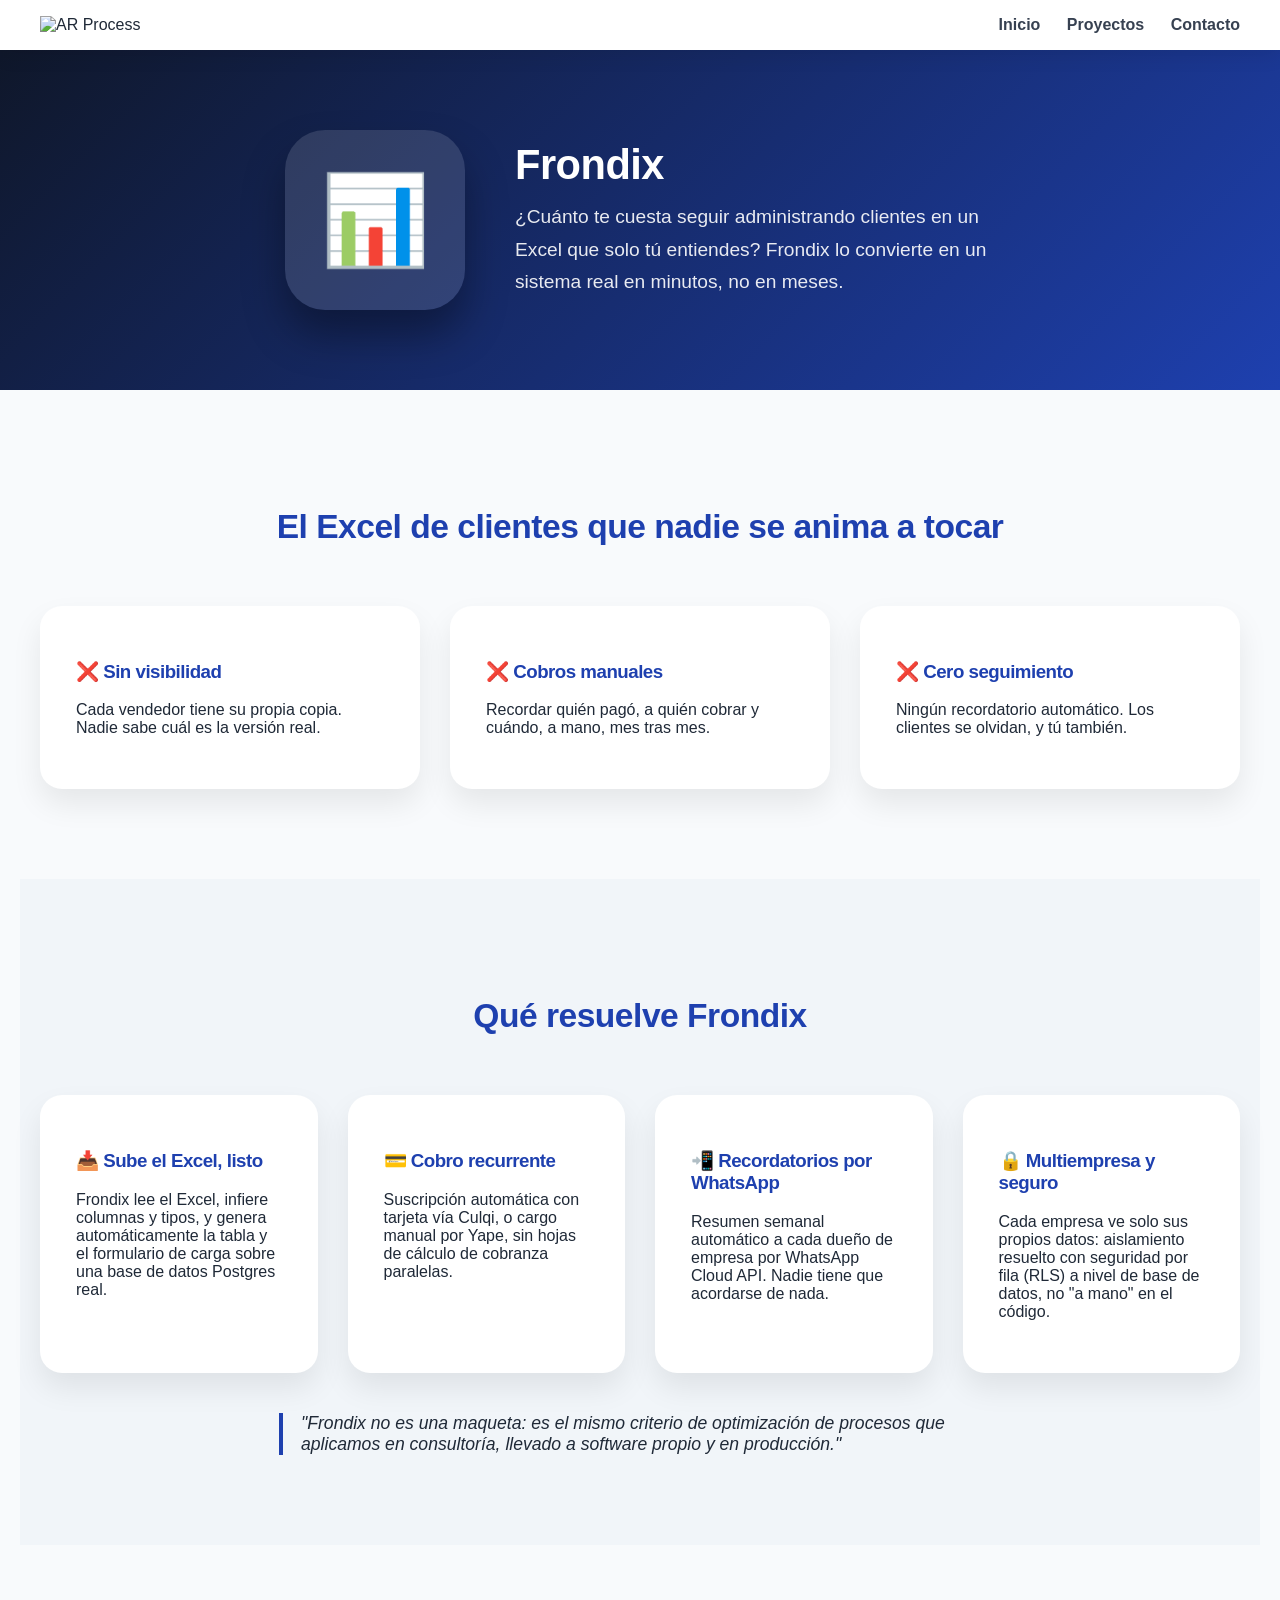
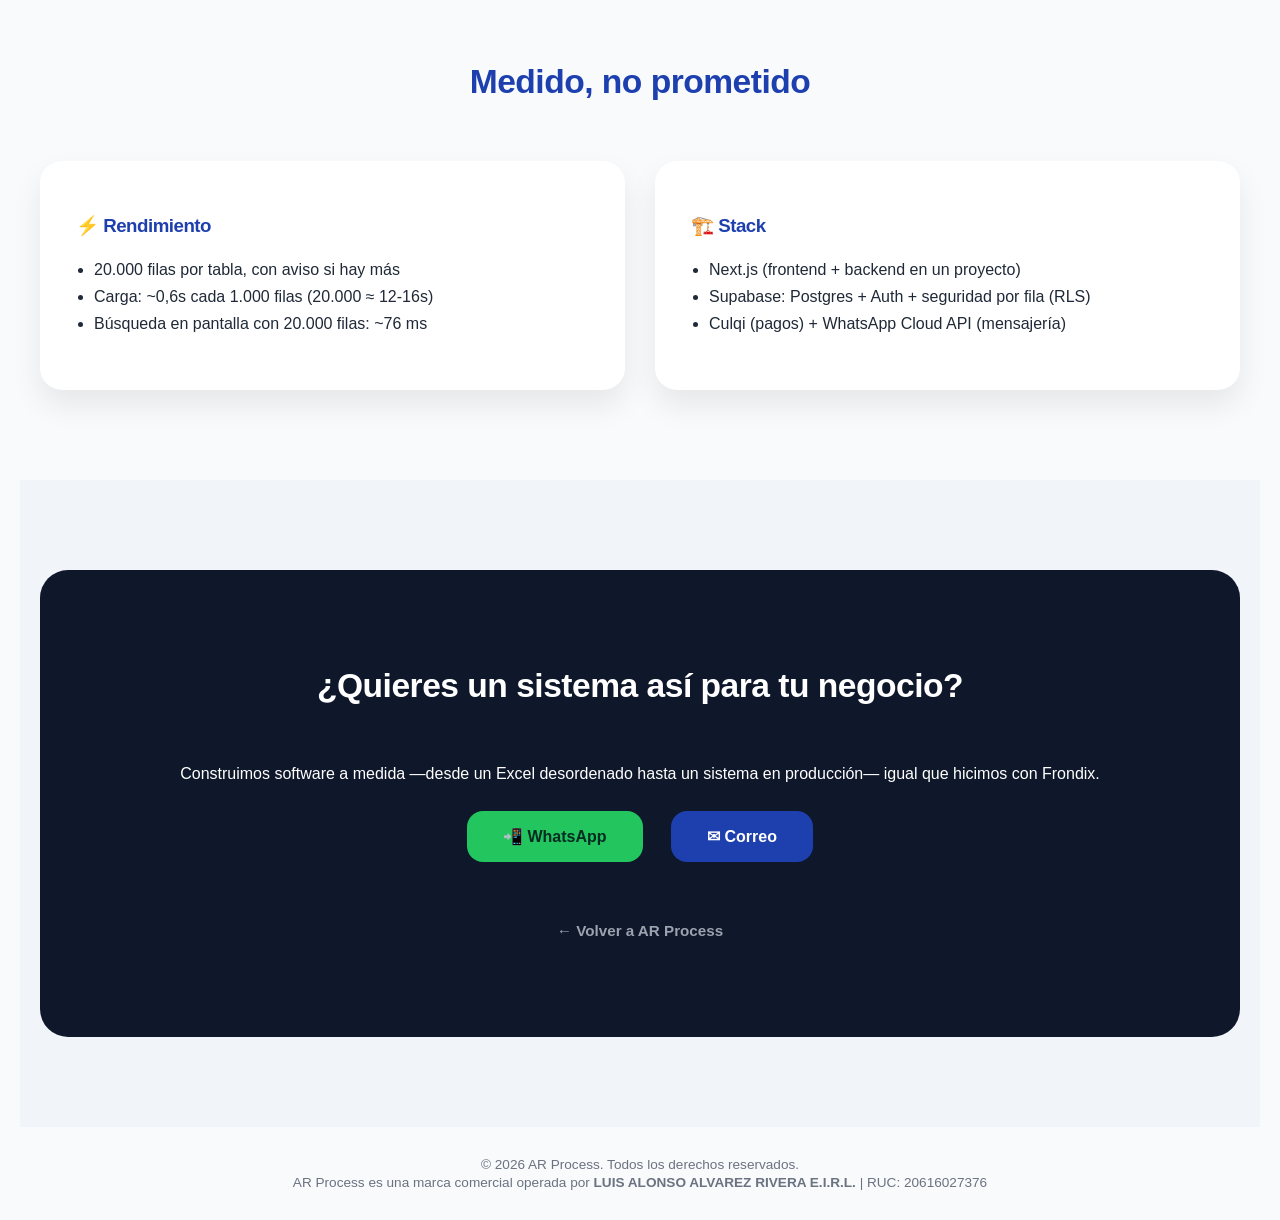
==== frondix.html @ d009fd3a "Agrega caso Frondix y skills de Power Automate Suma Frondix como carta de presentacion de software p" ====
<!DOCTYPE html>
<html lang="es-PE">
<head>
<meta charset="UTF-8">
<meta name="viewport" content="width=device-width, initial-scale=1.0">
<title>Frondix | AR Process</title>
<meta name="description" content="Frondix: de un Excel desordenado a un sistema de clientes con cobro recurrente (Culqi) y recordatorios automáticos por WhatsApp. Caso de software propio de AR Process.">
<style>
body{
    margin:0;
    font-family:'Segoe UI',Tahoma,sans-serif;
    background:#f8fafc;
    color:#1f2937;
}
section{
    max-width:1200px;
    margin:auto;
    padding:90px 20px;
}
h1,h2,h3{letter-spacing:-0.5px}

nav{
    position:sticky;
    top:0;
    z-index:1000;
    background:white;
    box-shadow:0 6px 20px rgba(0,0,0,.08);
}
.nav-container{
    max-width:1200px;
    margin:auto;
    padding:16px 20px;
    display:flex;
    justify-content:space-between;
    align-items:center;
}
.nav-logo img{height:48px;}
.nav-links a{
    margin-left:22px;
    text-decoration:none;
    font-weight:600;
    color:#374151;
}
.nav-links a:hover{color:#1e40af}

header{
    background:linear-gradient(135deg,#0f172a,#1e40af);
    color:white;
    padding:80px 20px;
}
.header-flex{
    display:flex;
    align-items:center;
    justify-content:center;
    gap:50px;
    max-width:900px;
    margin:auto;
    flex-wrap:wrap;
}
.header-icon{
    width:180px;
    height:180px;
    border-radius:40px;
    box-shadow:0 25px 40px rgba(0,0,0,.35);
    flex-shrink:0;
    background:rgba(255,255,255,.12);
    display:flex;
    align-items:center;
    justify-content:center;
    font-size:5.5rem;
}
.header-text{text-align:left;max-width:480px;}
header h1{font-size:2.6rem;margin:0 0 12px;}
header p{font-size:1.2rem;opacity:.9;line-height:1.7;margin:0;}

@media(max-width:700px){
    .header-flex{flex-direction:column;text-align:center;}
    .header-text{text-align:center;max-width:100%;}
}

h2{
    text-align:center;
    margin-bottom:60px;
    font-size:2.1rem;
    color:#1e40af;
}
.grid{
    display:grid;
    grid-template-columns:repeat(auto-fit,minmax(260px,1fr));
    gap:30px;
}
.card{
    background:white;
    padding:36px;
    border-radius:22px;
    box-shadow:0 15px 30px rgba(0,0,0,.08);
}
.card h3{color:#1e40af}
.card ul{padding-left:18px;line-height:1.7;}
blockquote{
    max-width:700px;
    margin:40px auto 0;
    padding-left:18px;
    border-left:4px solid #1e40af;
    font-style:italic;
    font-size:1.1rem;
}
.alt{background:#f1f5f9}

.contact{
    background:#0f172a;
    color:white;
    padding:70px 30px;
    border-radius:28px;
    text-align:center;
}
.contact a{
    display:inline-block;
    margin:12px;
    padding:16px 36px;
    border-radius:16px;
    font-weight:800;
    text-decoration:none;
}
.whatsapp{background:#22c55e;color:#022c22}
.email{background:#1e40af;color:white}
.back-link{color:#9ca3af;text-decoration:none;font-size:.95rem;}
.back-link:hover{color:white;}

footer{
    text-align:center;
    padding:30px;
    color:#6b7280;
    font-size:.85rem;
}
</style>
</head>
<body>

<nav>
<div class="nav-container">
<div class="nav-logo">
    <img src="https://i.ibb.co/mrPbpfQg/logo-final.png" alt="AR Process">
</div>
<div class="nav-links">
<a href="index.html">Inicio</a>
<a href="index.html#apps">Proyectos</a>
<a href="index.html#contacto">Contacto</a>
</div>
</div>
</nav>

<!-- ATENCIÓN: miedo/preocupación + dato duro + curiosidad -->
<header>
<div class="header-flex">
<div class="header-icon">📊</div>
<div class="header-text">
<h1>Frondix</h1>
<p>¿Cuánto te cuesta seguir administrando clientes en un Excel que solo tú entiendes? Frondix lo convierte en un sistema real en minutos, no en meses.</p>
</div>
</div>
</header>

<!-- PROBLEMA (atención) -->
<section>
<h2>El Excel de clientes que nadie se anima a tocar</h2>
<div class="grid">
<div class="card">
<h3>❌ Sin visibilidad</h3>
<p>Cada vendedor tiene su propia copia. Nadie sabe cuál es la versión real.</p>
</div>
<div class="card">
<h3>❌ Cobros manuales</h3>
<p>Recordar quién pagó, a quién cobrar y cuándo, a mano, mes tras mes.</p>
</div>
<div class="card">
<h3>❌ Cero seguimiento</h3>
<p>Ningún recordatorio automático. Los clientes se olvidan, y tú también.</p>
</div>
</div>
</section>

<!-- VENTA: qué hace (AIDA/beneficios) -->
<section class="alt">
<h2>Qué resuelve Frondix</h2>
<div class="grid">
<div class="card">
<h3>📥 Sube el Excel, listo</h3>
<p>Frondix lee el Excel, infiere columnas y tipos, y genera automáticamente la tabla y el formulario de carga sobre una base de datos Postgres real.</p>
</div>
<div class="card">
<h3>💳 Cobro recurrente</h3>
<p>Suscripción automática con tarjeta vía Culqi, o cargo manual por Yape, sin hojas de cálculo de cobranza paralelas.</p>
</div>
<div class="card">
<h3>📲 Recordatorios por WhatsApp</h3>
<p>Resumen semanal automático a cada dueño de empresa por WhatsApp Cloud API. Nadie tiene que acordarse de nada.</p>
</div>
<div class="card">
<h3>🔒 Multiempresa y seguro</h3>
<p>Cada empresa ve solo sus propios datos: aislamiento resuelto con seguridad por fila (RLS) a nivel de base de datos, no "a mano" en el código.</p>
</div>
</div>

<blockquote>
"Frondix no es una maqueta: es el mismo criterio de optimización de procesos que aplicamos en consultoría, llevado a software propio y en producción."
</blockquote>
</section>

<!-- CREACIÓN / PRUEBA: datos duros medidos -->
<section>
<h2>Medido, no prometido</h2>
<div class="grid">
<div class="card">
<h3>⚡ Rendimiento</h3>
<ul>
<li>20.000 filas por tabla, con aviso si hay más</li>
<li>Carga: ~0,6s cada 1.000 filas (20.000 ≈ 12-16s)</li>
<li>Búsqueda en pantalla con 20.000 filas: ~76 ms</li>
</ul>
</div>
<div class="card">
<h3>🏗️ Stack</h3>
<ul>
<li>Next.js (frontend + backend en un proyecto)</li>
<li>Supabase: Postgres + Auth + seguridad por fila (RLS)</li>
<li>Culqi (pagos) + WhatsApp Cloud API (mensajería)</li>
</ul>
</div>
</div>
</section>

<section class="alt">
<div class="contact">
<h2 style="color:white;">¿Quieres un sistema así para tu negocio?</h2>
<p>Construimos software a medida —desde un Excel desordenado hasta un sistema en producción— igual que hicimos con Frondix.</p>
<a class="whatsapp" href="https://wa.me/51925537270">📲 WhatsApp</a>
<a class="email" href="mailto:lalvarezr@arprocessperu.com">✉ Correo</a>
<div style="margin-top:20px;">
<a class="back-link" href="index.html">← Volver a AR Process</a>
</div>
</div>
</section>

<footer>
  <p style="margin: 0 0 3px 0;">© 2026 AR Process. Todos los derechos reservados.</p>
  <p style="margin: 0;">
    AR Process es una marca comercial operada por <strong style="color: #6b7280;">LUIS ALONSO ALVAREZ RIVERA E.I.R.L.</strong> | RUC: 20616027376
  </p>
</footer>

</body>
</html>
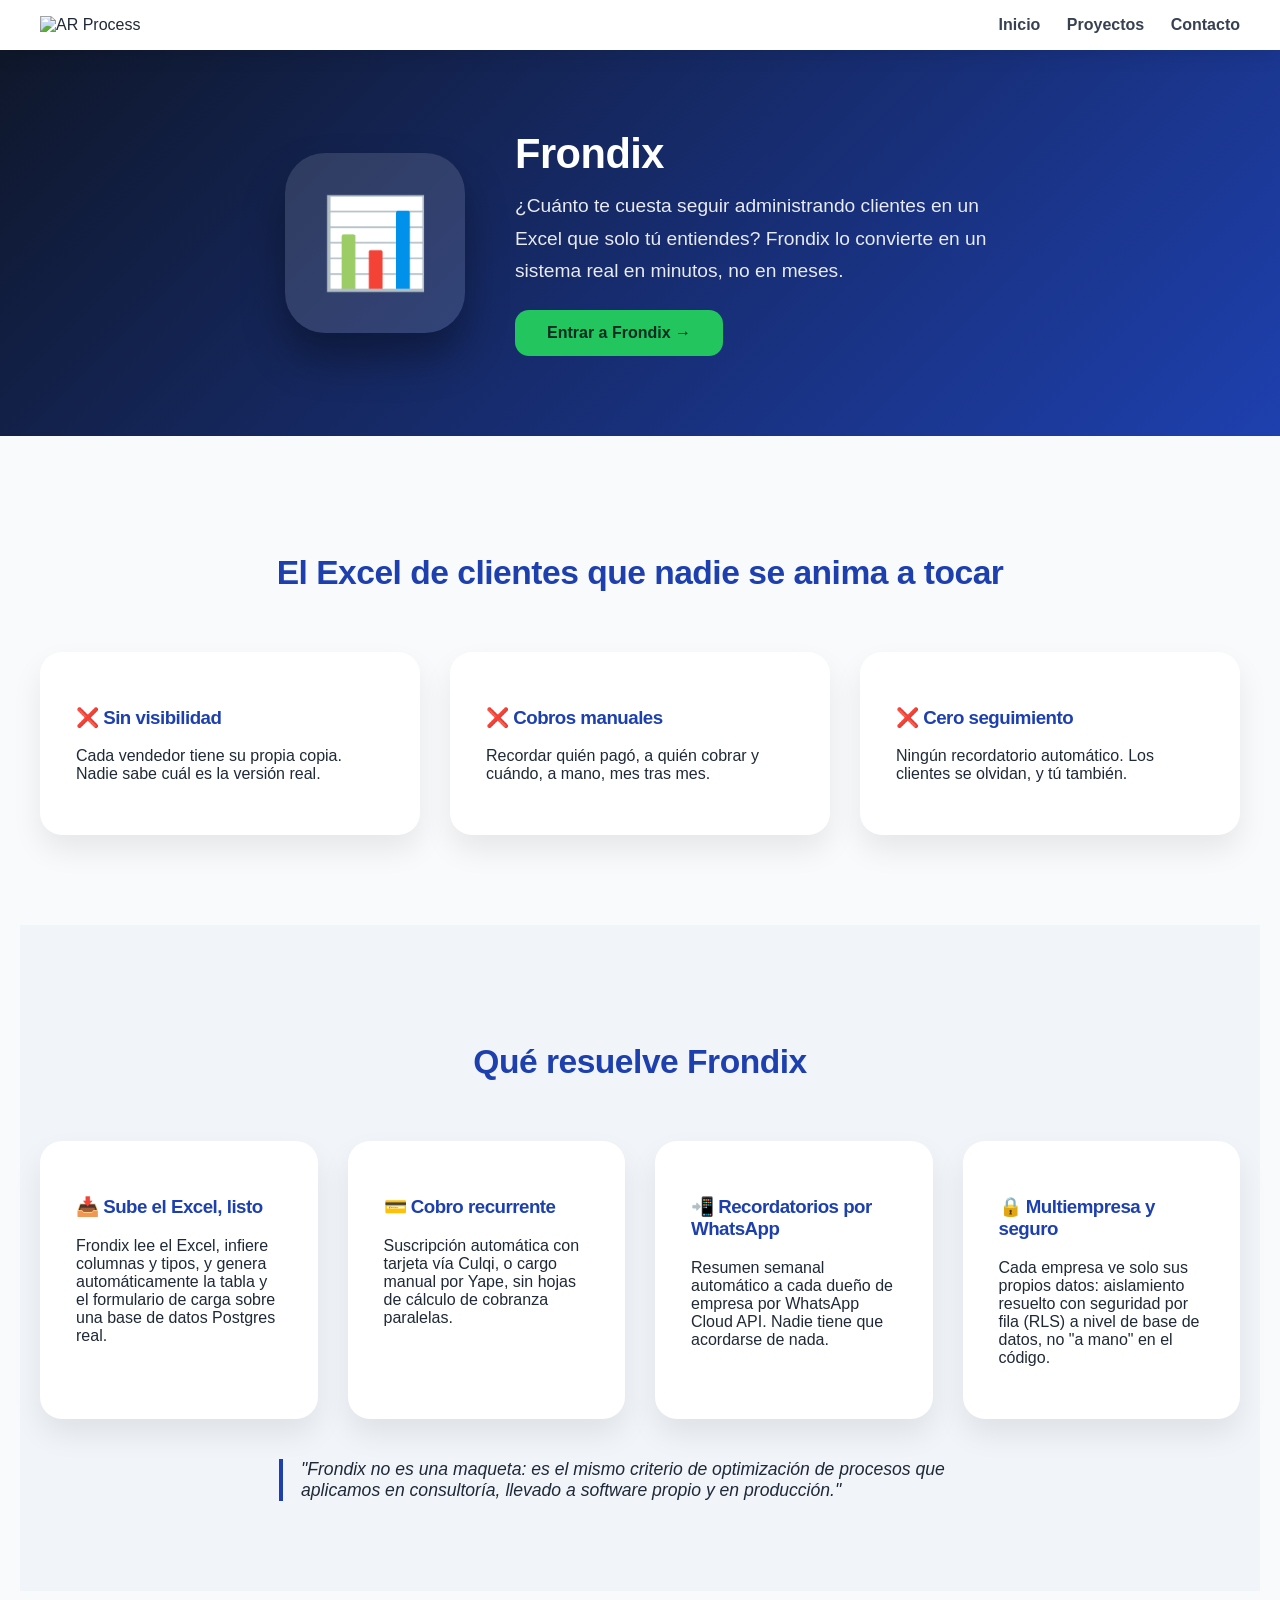
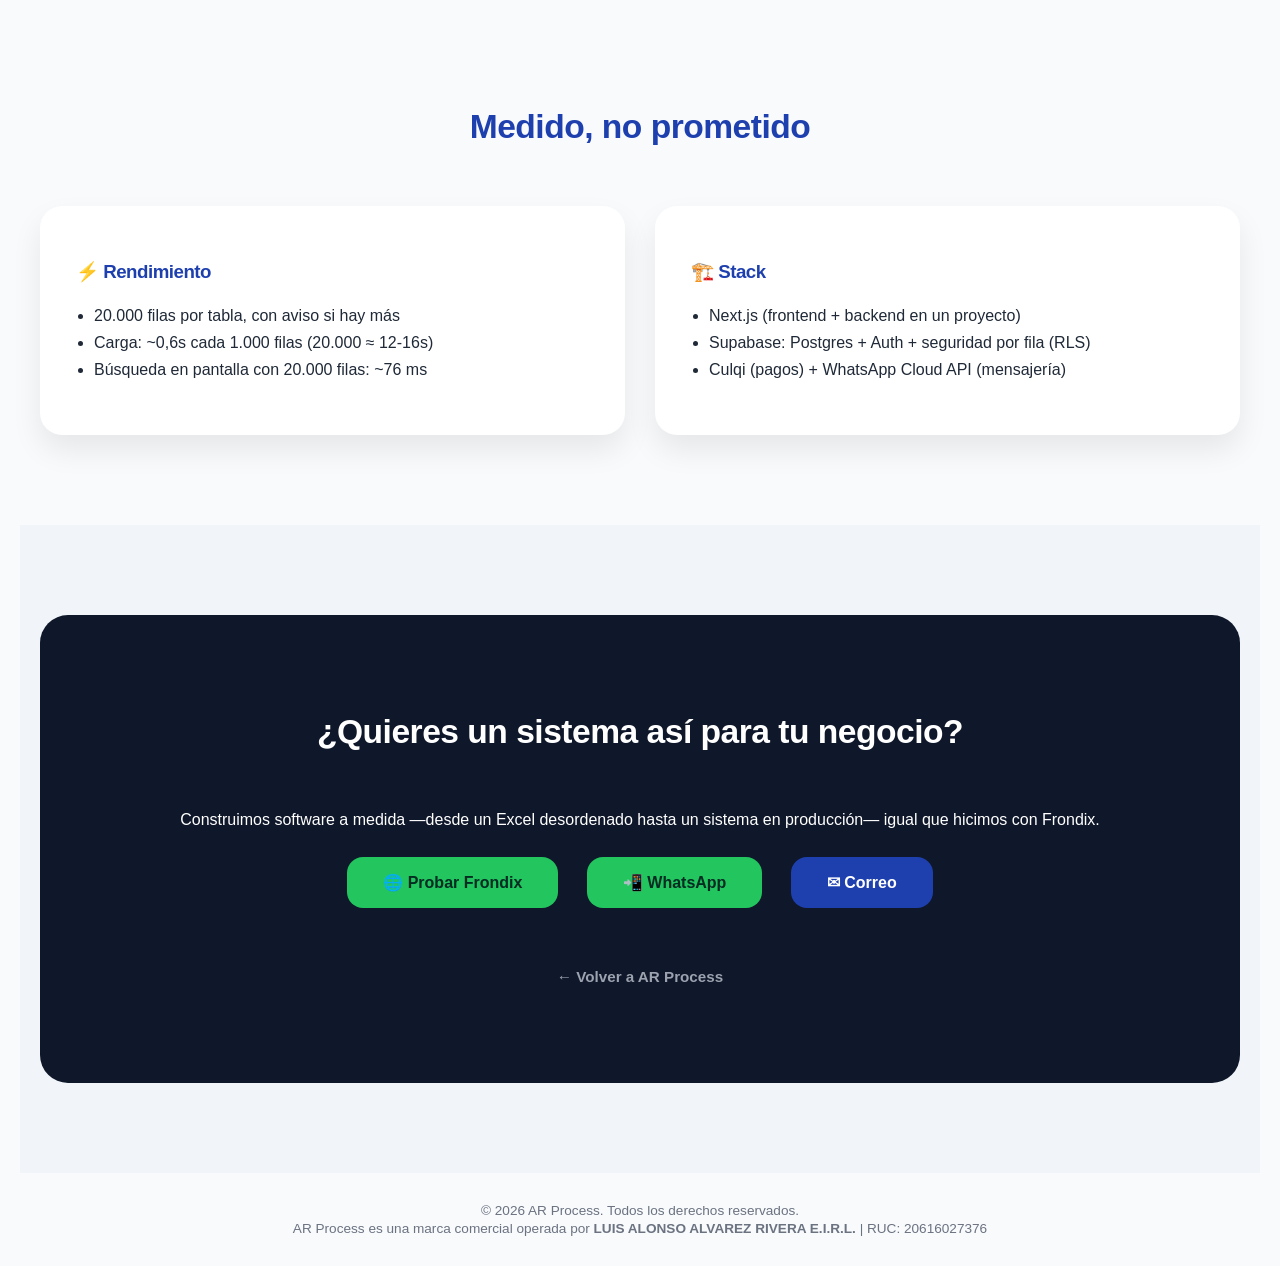
==== commit 19f0a488: "Enlaza frondix.com desde el detalle de Frondix Co-Authored-By: Claude Sonnet 5 <noreply@anthropic.co" ====
--- a/frondix.html
+++ b/frondix.html
@@ -157,6 +157,7 @@
 <div class="header-text">
 <h1>Frondix</h1>
 <p>¿Cuánto te cuesta seguir administrando clientes en un Excel que solo tú entiendes? Frondix lo convierte en un sistema real en minutos, no en meses.</p>
+<a href="https://www.frondix.com/" target="_blank" rel="noopener" style="display:inline-block;margin-top:22px;background:#22c55e;color:#022c22;padding:14px 32px;border-radius:14px;font-weight:800;text-decoration:none;">Entrar a Frondix →</a>
 </div>
 </div>
 </header>
@@ -234,6 +235,7 @@
 <div class="contact">
 <h2 style="color:white;">¿Quieres un sistema así para tu negocio?</h2>
 <p>Construimos software a medida —desde un Excel desordenado hasta un sistema en producción— igual que hicimos con Frondix.</p>
+<a class="whatsapp" href="https://www.frondix.com/" target="_blank" rel="noopener">🌐 Probar Frondix</a>
 <a class="whatsapp" href="https://wa.me/51925537270">📲 WhatsApp</a>
 <a class="email" href="mailto:lalvarezr@arprocessperu.com">✉ Correo</a>
 <div style="margin-top:20px;">
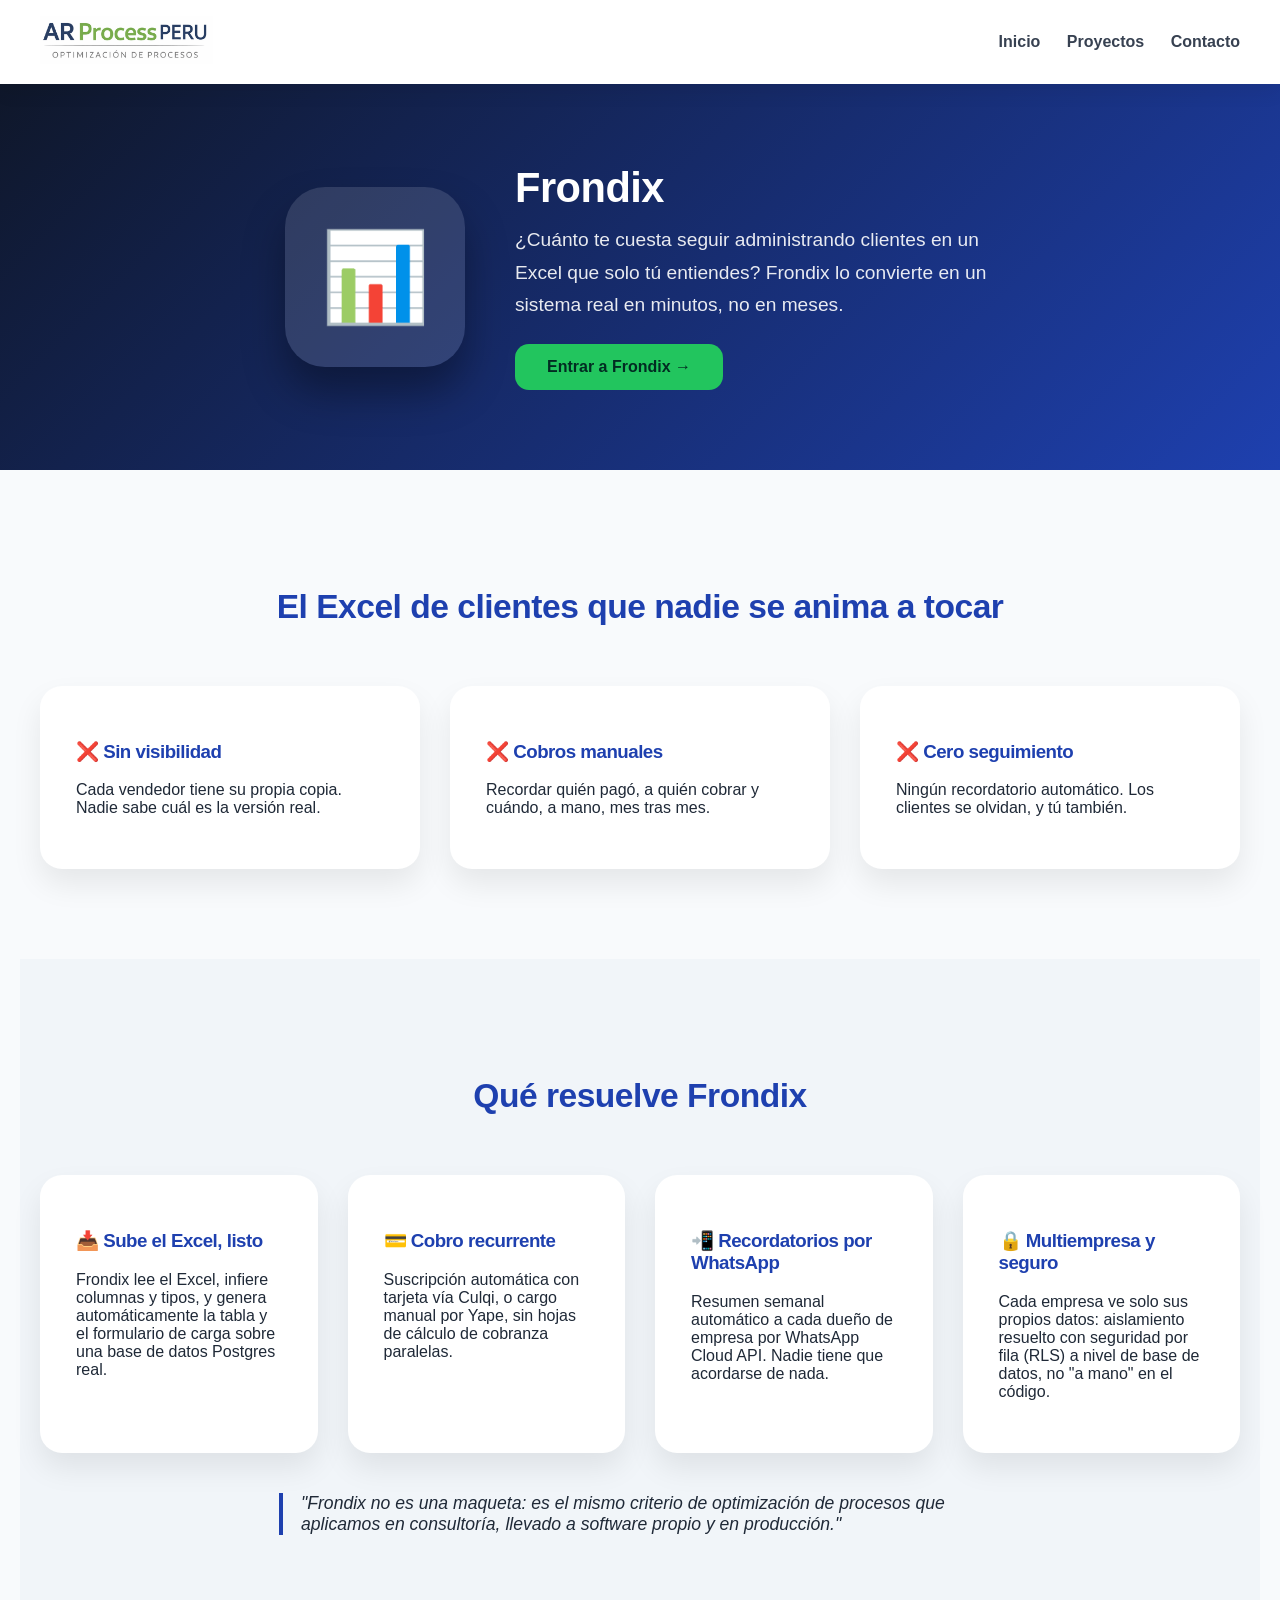
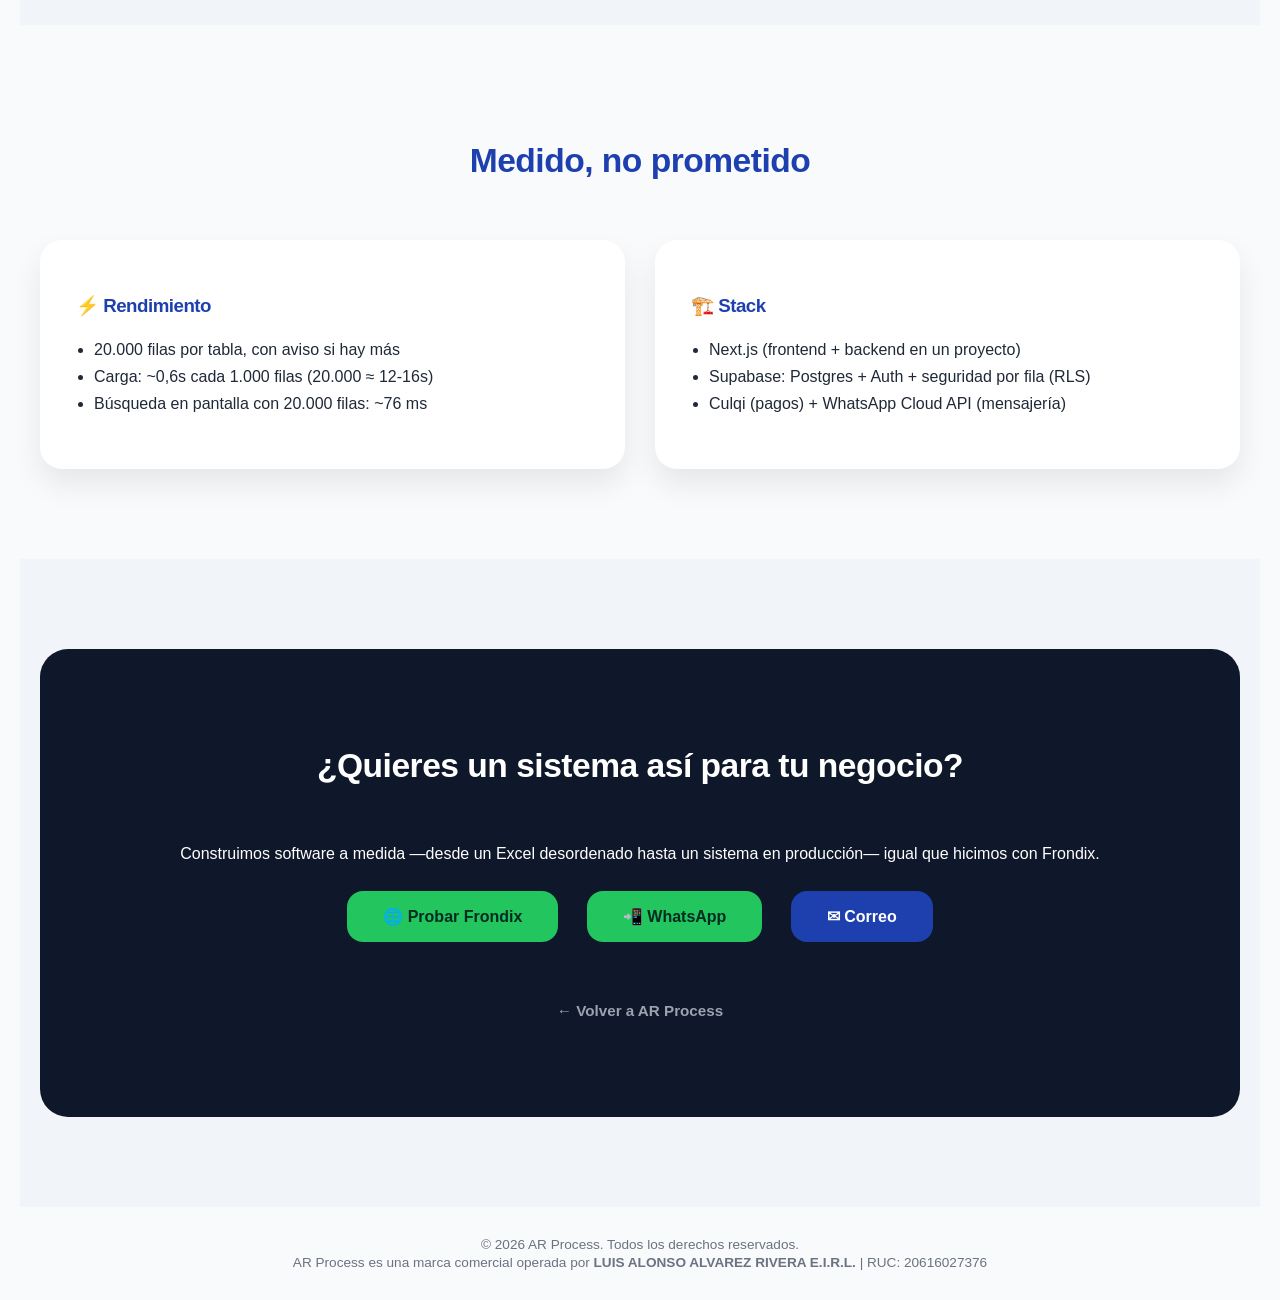
==== commit b2360546: "Rediseno general: funnel Atencion-Venta-Creacion, talleres, video, FAQ unificada, logo local Co-Auth" ====
--- a/frondix.html
+++ b/frondix.html
@@ -140,7 +140,7 @@
 <nav>
 <div class="nav-container">
 <div class="nav-logo">
-    <img src="https://i.ibb.co/mrPbpfQg/logo-final.png" alt="AR Process">
+    <img src="logo.png" alt="AR Process">
 </div>
 <div class="nav-links">
 <a href="index.html">Inicio</a>
@@ -236,7 +236,7 @@
 <h2 style="color:white;">¿Quieres un sistema así para tu negocio?</h2>
 <p>Construimos software a medida —desde un Excel desordenado hasta un sistema en producción— igual que hicimos con Frondix.</p>
 <a class="whatsapp" href="https://www.frondix.com/" target="_blank" rel="noopener">🌐 Probar Frondix</a>
-<a class="whatsapp" href="https://wa.me/51925537270">📲 WhatsApp</a>
+<a class="whatsapp" href="https://wa.me/51998235775">📲 WhatsApp</a>
 <a class="email" href="mailto:lalvarezr@arprocessperu.com">✉ Correo</a>
 <div style="margin-top:20px;">
 <a class="back-link" href="index.html">← Volver a AR Process</a>
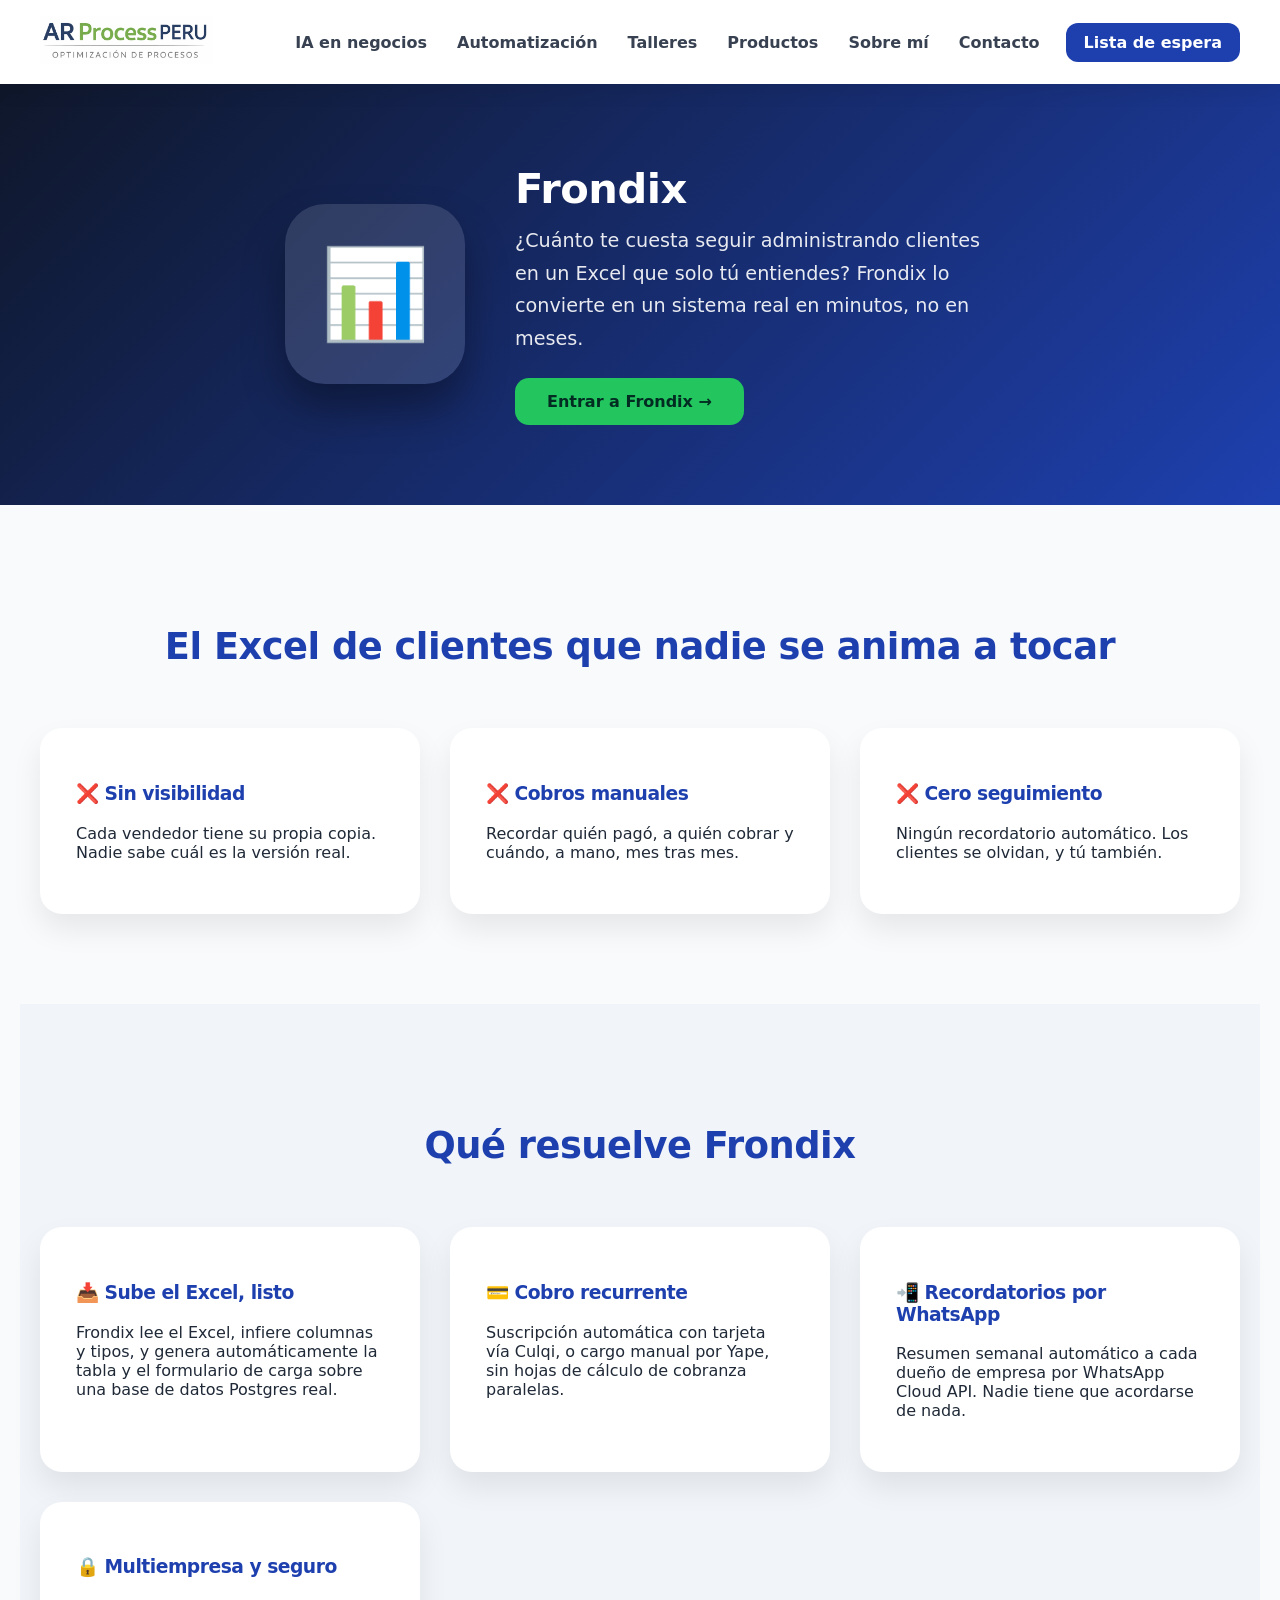
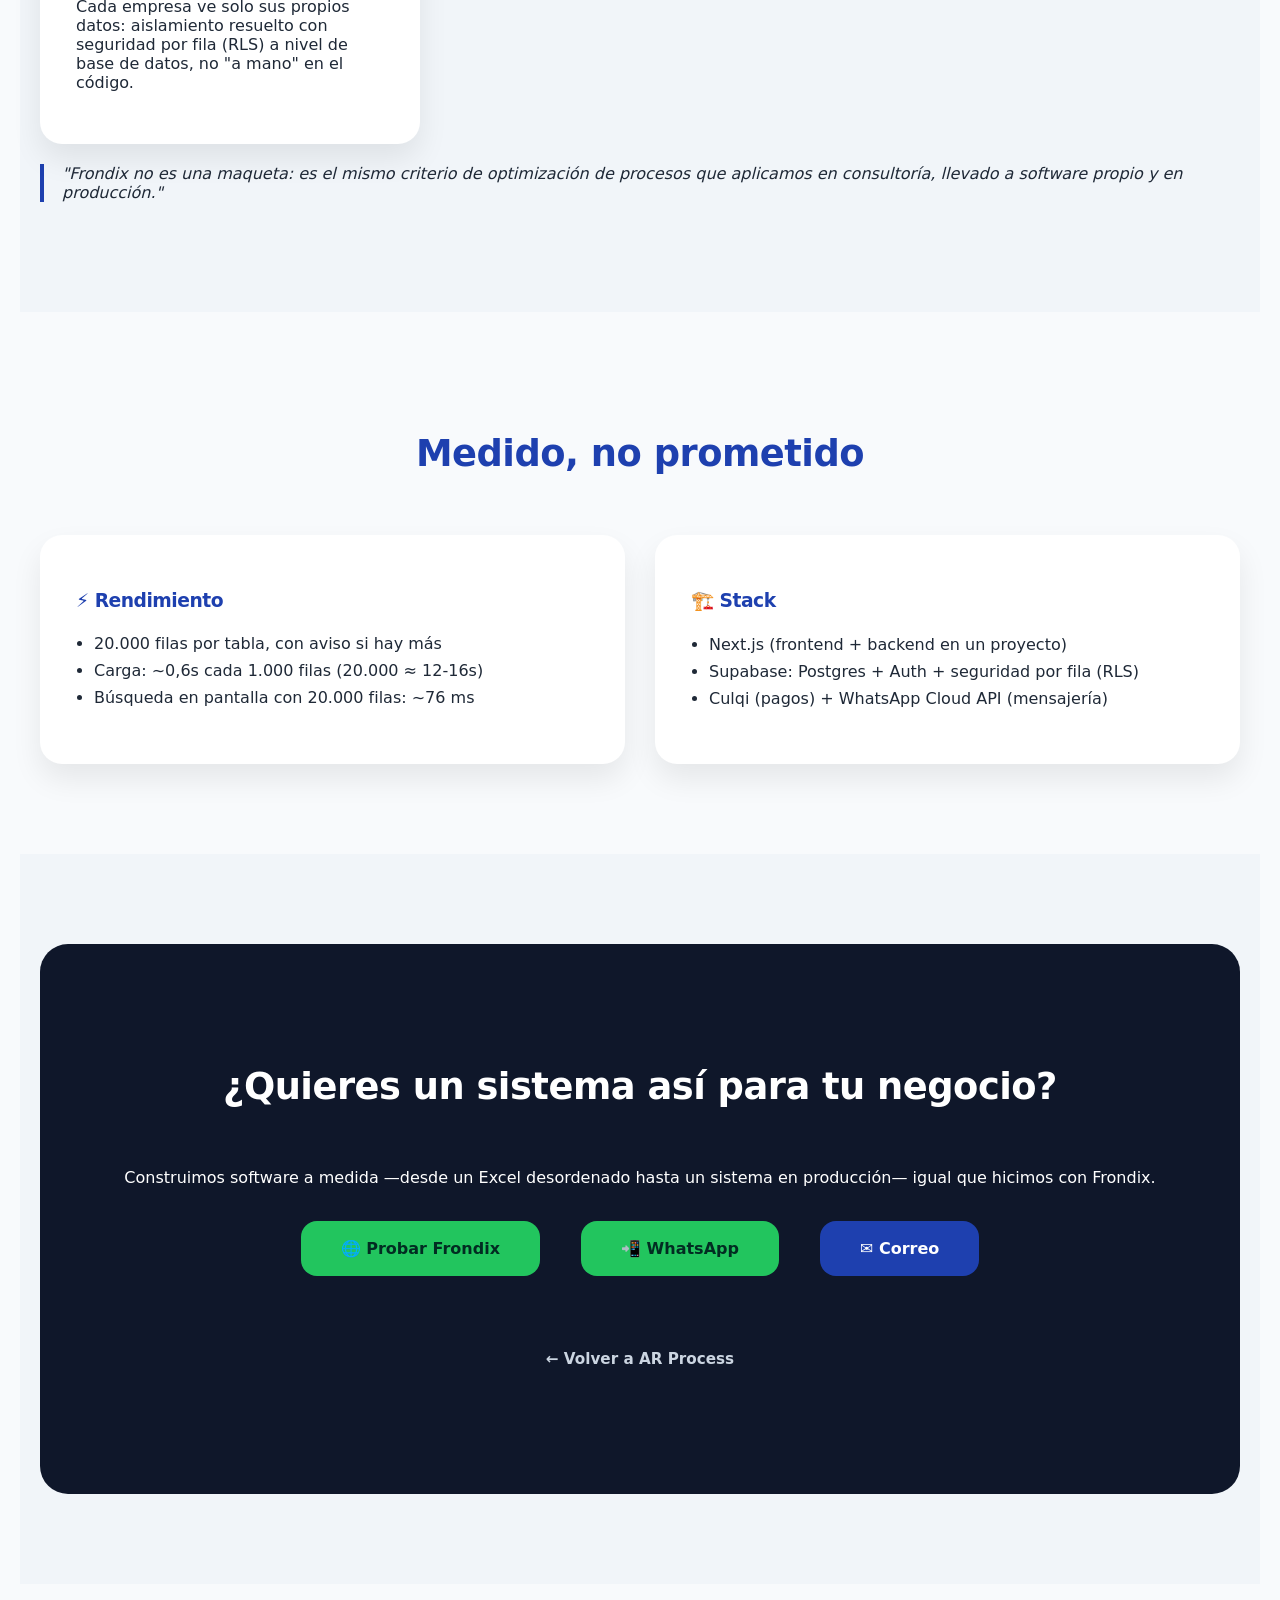
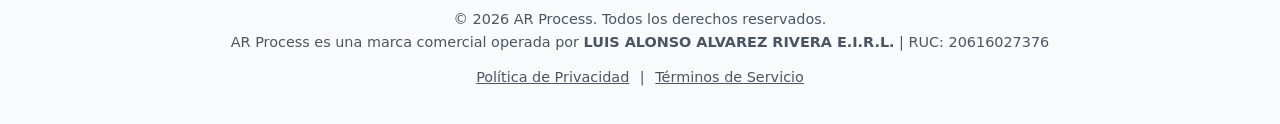
==== commit 4f6e7090: "Unifica paginas de producto: nav/footer/CSS comunes, icono de Masta Ice a archivo, .gitattributes (L" ====
--- a/frondix.html
+++ b/frondix.html
@@ -5,150 +5,54 @@
 <meta name="viewport" content="width=device-width, initial-scale=1.0">
 <title>Frondix | AR Process</title>
 <meta name="description" content="Frondix: de un Excel desordenado a un sistema de clientes con cobro recurrente (Culqi) y recordatorios automáticos por WhatsApp. Caso de software propio de AR Process.">
-<style>
-body{
-    margin:0;
-    font-family:'Segoe UI',Tahoma,sans-serif;
-    background:#f8fafc;
-    color:#1f2937;
-}
-section{
-    max-width:1200px;
-    margin:auto;
-    padding:90px 20px;
-}
-h1,h2,h3{letter-spacing:-0.5px}
+<link rel="icon" href="favicon.svg" type="image/svg+xml">
+<link rel="canonical" href="https://www.arprocessperu.com/frondix.html">
+<meta property="og:type" content="website">
+<meta property="og:locale" content="es_PE">
+<meta property="og:site_name" content="AR Process">
+<meta property="og:title" content="Frondix | AR Process">
+<meta property="og:description" content="Frondix: de un Excel desordenado a un sistema de clientes con cobro recurrente (Culqi) y recordatorios automáticos por WhatsApp. Caso de software propio de AR Process.">
+<meta property="og:url" content="https://www.arprocessperu.com/frondix.html">
+<meta property="og:image" content="https://www.arprocessperu.com/og-image.png">
+<meta name="twitter:card" content="summary_large_image">
+<meta name="theme-color" content="#1e40af">
+<link rel="stylesheet" href="styles.css">
+<link rel="stylesheet" href="producto.css">
 
-nav{
-    position:sticky;
-    top:0;
-    z-index:1000;
-    background:white;
-    box-shadow:0 6px 20px rgba(0,0,0,.08);
-}
-.nav-container{
-    max-width:1200px;
-    margin:auto;
-    padding:16px 20px;
-    display:flex;
-    justify-content:space-between;
-    align-items:center;
-}
-.nav-logo img{height:48px;}
-.nav-links a{
-    margin-left:22px;
-    text-decoration:none;
-    font-weight:600;
-    color:#374151;
-}
-.nav-links a:hover{color:#1e40af}
-
-header{
-    background:linear-gradient(135deg,#0f172a,#1e40af);
-    color:white;
-    padding:80px 20px;
-}
-.header-flex{
-    display:flex;
-    align-items:center;
-    justify-content:center;
-    gap:50px;
-    max-width:900px;
-    margin:auto;
-    flex-wrap:wrap;
-}
-.header-icon{
-    width:180px;
-    height:180px;
-    border-radius:40px;
-    box-shadow:0 25px 40px rgba(0,0,0,.35);
-    flex-shrink:0;
-    background:rgba(255,255,255,.12);
-    display:flex;
-    align-items:center;
-    justify-content:center;
-    font-size:5.5rem;
-}
-.header-text{text-align:left;max-width:480px;}
-header h1{font-size:2.6rem;margin:0 0 12px;}
-header p{font-size:1.2rem;opacity:.9;line-height:1.7;margin:0;}
-
-@media(max-width:700px){
-    .header-flex{flex-direction:column;text-align:center;}
-    .header-text{text-align:center;max-width:100%;}
-}
-
-h2{
-    text-align:center;
-    margin-bottom:60px;
-    font-size:2.1rem;
-    color:#1e40af;
-}
-.grid{
-    display:grid;
-    grid-template-columns:repeat(auto-fit,minmax(260px,1fr));
-    gap:30px;
-}
-.card{
-    background:white;
-    padding:36px;
-    border-radius:22px;
-    box-shadow:0 15px 30px rgba(0,0,0,.08);
-}
-.card h3{color:#1e40af}
-.card ul{padding-left:18px;line-height:1.7;}
-blockquote{
-    max-width:700px;
-    margin:40px auto 0;
-    padding-left:18px;
-    border-left:4px solid #1e40af;
-    font-style:italic;
-    font-size:1.1rem;
-}
-.alt{background:#f1f5f9}
-
-.contact{
-    background:#0f172a;
-    color:white;
-    padding:70px 30px;
-    border-radius:28px;
-    text-align:center;
-}
-.contact a{
-    display:inline-block;
-    margin:12px;
-    padding:16px 36px;
-    border-radius:16px;
-    font-weight:800;
-    text-decoration:none;
-}
-.whatsapp{background:#22c55e;color:#022c22}
-.email{background:#1e40af;color:white}
-.back-link{color:#9ca3af;text-decoration:none;font-size:.95rem;}
-.back-link:hover{color:white;}
-
-footer{
-    text-align:center;
-    padding:30px;
-    color:#6b7280;
-    font-size:.85rem;
-}
-</style>
 </head>
 <body>
 
-<nav>
+<a class="skip" href="#main">Saltar al contenido</a>
+<nav aria-label="Principal">
 <div class="nav-container">
 <div class="nav-logo">
-    <img src="logo.png" alt="AR Process">
+<a href="index.html"><img src="logo.png" alt="AR Process" width="640" height="178"></a>
 </div>
 <div class="nav-links">
-<a href="index.html">Inicio</a>
-<a href="index.html#apps">Proyectos</a>
+<a href="index.html#ia">IA en negocios</a>
+<a href="index.html#automatizacion">Automatización</a>
+<a href="index.html#talleres">Talleres</a>
+<a href="index.html#apps">Productos</a>
+<a href="index.html#conocenos">Sobre mí</a>
 <a href="index.html#contacto">Contacto</a>
+<a href="https://forms.gle/fkG6rGJYyRoypvyz8" target="_blank" rel="noopener" class="nav-cta">Lista de espera</a>
 </div>
+<details class="mobile-menu">
+<summary aria-label="Abrir menú">☰ Menú</summary>
+<div class="mm-links">
+<a href="index.html#ia">IA en negocios</a>
+<a href="index.html#automatizacion">Automatización</a>
+<a href="index.html#talleres">Talleres</a>
+<a href="index.html#apps">Productos</a>
+<a href="index.html#conocenos">Sobre mí</a>
+<a href="index.html#contacto">Contacto</a>
+<a href="https://forms.gle/fkG6rGJYyRoypvyz8" target="_blank" rel="noopener">Lista de espera</a>
+</div>
+</details>
 </div>
 </nav>
+
+<main id="main">
 
 <!-- ATENCIÓN: miedo/preocupación + dato duro + curiosidad -->
 <header>
@@ -157,7 +61,7 @@
 <div class="header-text">
 <h1>Frondix</h1>
 <p>¿Cuánto te cuesta seguir administrando clientes en un Excel que solo tú entiendes? Frondix lo convierte en un sistema real en minutos, no en meses.</p>
-<a href="https://www.frondix.com/" target="_blank" rel="noopener" style="display:inline-block;margin-top:22px;background:#22c55e;color:#022c22;padding:14px 32px;border-radius:14px;font-weight:800;text-decoration:none;">Entrar a Frondix →</a>
+<a href="https://www.frondix.com/" target="_blank" rel="noopener" class="btn-go">Entrar a Frondix →</a>
 </div>
 </div>
 </header>
@@ -233,23 +137,39 @@
 
 <section class="alt">
 <div class="contact">
-<h2 style="color:white;">¿Quieres un sistema así para tu negocio?</h2>
+<h2>¿Quieres un sistema así para tu negocio?</h2>
 <p>Construimos software a medida —desde un Excel desordenado hasta un sistema en producción— igual que hicimos con Frondix.</p>
 <a class="whatsapp" href="https://www.frondix.com/" target="_blank" rel="noopener">🌐 Probar Frondix</a>
 <a class="whatsapp" href="https://wa.me/51998235775">📲 WhatsApp</a>
 <a class="email" href="mailto:lalvarezr@arprocessperu.com">✉ Correo</a>
-<div style="margin-top:20px;">
+<div class="mt20">
 <a class="back-link" href="index.html">← Volver a AR Process</a>
 </div>
 </div>
 </section>
 
+</main>
+
 <footer>
-  <p style="margin: 0 0 3px 0;">© 2026 AR Process. Todos los derechos reservados.</p>
-  <p style="margin: 0;">
-    AR Process es una marca comercial operada por <strong style="color: #6b7280;">LUIS ALONSO ALVAREZ RIVERA E.I.R.L.</strong> | RUC: 20616027376
-  </p>
+
+<p>© 2026 AR Process. Todos los derechos reservados.</p>
+
+<p>
+
+AR Process es una marca comercial operada por <strong>LUIS ALONSO ALVAREZ RIVERA E.I.R.L.</strong> | RUC: 20616027376
+
+</p>
+
+<p>
+
+<a href="/politica-de-privacidad">Política de Privacidad</a> |
+
+<a href="/terminos-y-condiciones">Términos de Servicio</a>
+
+</p>
+
 </footer>
 
+<script src="video.js" defer></script>
 </body>
 </html>
--- a/styles.css
+++ b/styles.css
@@ -0,0 +1,466 @@
+
+body{
+
+margin:0;
+
+font-family:'Segoe UI',Tahoma,sans-serif;
+
+background:#f8fafc;
+
+color:#1f2937;
+
+}
+
+section{
+
+max-width:1200px;
+
+margin:auto;
+
+padding:90px 20px;
+
+}
+
+h1,h2,h3{letter-spacing:-0.5px}
+
+
+
+/* NAV */
+
+nav{
+
+position:sticky;
+
+top:0;
+
+z-index:1000;
+
+background:white;
+
+box-shadow:0 6px 20px rgba(0,0,0,.08);
+
+}
+
+.nav-container{
+
+max-width:1200px;
+
+margin:auto;
+
+padding:16px 20px;
+
+display:flex;
+
+justify-content:space-between;
+
+align-items:center;
+
+}
+
+.nav-logo img{height:48px;}
+
+.nav-links a{
+
+margin-left:22px;
+
+text-decoration:none;
+
+font-weight:600;
+
+color:#374151;
+
+}
+
+.nav-links a:hover{color:#1e40af}
+
+
+
+/* HERO */
+
+header{
+
+background:linear-gradient(135deg,#0f172a,#1e40af);
+
+color:white;
+
+padding:130px 20px;
+
+}
+
+.hero{
+
+max-width:1200px;
+
+margin:auto;
+
+display:grid;
+
+grid-template-columns:1.2fr .8fr;
+
+gap:50px;
+
+align-items:center;
+
+}
+
+.hero h1{font-size:3rem}
+
+.hero p{font-size:1.2rem;line-height:1.8}
+
+.hero img{
+
+width:100%;
+
+max-width:420px;
+
+border-radius:22px;
+
+box-shadow:0 25px 40px rgba(0,0,0,.25);
+
+}
+
+.cta a{
+
+display:inline-block;
+
+background:#22c55e;
+
+color:#022c22;
+
+padding:20px 40px;
+
+border-radius:16px;
+
+font-weight:800;
+
+text-decoration:none;
+
+margin-top:30px;
+
+}
+
+.social-proof{
+
+margin-top:18px;
+
+font-size:.95rem;
+
+opacity:.9;
+
+}
+
+
+
+/* TITLES */
+
+h2{
+
+text-align:center;
+
+margin-bottom:60px;
+
+font-size:2.3rem;
+
+color:#1e40af;
+
+}
+
+
+
+/* ABOUT */
+
+.about{
+
+display:grid;
+
+grid-template-columns:1fr 1fr;
+
+gap:45px;
+
+align-items:center;
+
+}
+
+.profile-image{
+
+display:flex;
+
+justify-content:center;
+
+}
+
+.profile-image img{
+
+max-width:380px;
+
+width:100%;
+
+border-radius:22px;
+
+background:white;
+
+padding:6px;
+
+box-shadow:0 20px 35px rgba(0,0,0,.15);
+
+}
+
+blockquote{
+
+margin:20px 0;
+
+padding-left:18px;
+
+border-left:4px solid #1e40af;
+
+font-style:italic;
+
+}
+
+
+
+/* GRID */
+
+.grid{
+
+display:grid;
+
+grid-template-columns:repeat(auto-fit,minmax(280px,1fr));
+
+gap:30px;
+
+}
+
+.card{
+
+background:white;
+
+padding:36px;
+
+border-radius:22px;
+
+box-shadow:0 15px 30px rgba(0,0,0,.08);
+
+}
+
+.card h3{color:#1e40af}
+
+.card ul{padding-left:18px;line-height:1.7;}
+
+
+
+.alt{background:#f1f5f9}
+
+
+
+/* FAQ */
+
+details{
+
+background:white;
+
+padding:28px;
+
+border-radius:20px;
+
+margin-bottom:20px;
+
+box-shadow:0 8px 20px rgba(0,0,0,.08);
+
+}
+
+summary{
+
+font-weight:700;
+
+cursor:pointer;
+
+}
+
+
+
+/* CONTACT */
+
+.contact{
+
+background:#0f172a;
+
+color:white;
+
+padding:90px 30px;
+
+border-radius:28px;
+
+text-align:center;
+
+}
+
+.contact a{
+
+display:inline-block;
+
+margin:18px;
+
+padding:18px 40px;
+
+border-radius:16px;
+
+font-weight:800;
+
+text-decoration:none;
+
+}
+
+.whatsapp{background:#22c55e;color:#022c22}
+
+.email{background:#1e40af;color:white}
+
+
+
+form{
+
+max-width:420px;
+
+margin:30px auto 0;
+
+}
+
+input,textarea{
+
+width:100%;
+
+padding:14px;
+
+margin-bottom:14px;
+
+border-radius:10px;
+
+border:none;
+
+}
+
+
+
+footer{
+
+text-align:center;
+
+padding:30px;
+
+color:#6b7280;
+
+}
+
+
+
+@media(max-width:900px){
+
+.hero,.about{grid-template-columns:1fr;text-align:center}
+
+.nav-links{display:none}
+
+}
+
+
+/* REDISENO */
+.hero h1{font-size:2.5rem;line-height:1.2}
+.nav-links{display:flex;align-items:center}
+.nav-links a.nav-cta{background:#22c55e;color:#022c22;padding:10px 18px;border-radius:12px;font-weight:800}
+.cta a.ghost{background:transparent;color:#1e40af;border:2px solid #1e40af;margin-left:12px}
+header .cta a.ghost{color:white;border-color:white}
+.cta a.sm{padding:14px 28px;margin-top:10px}
+.video{position:relative;aspect-ratio:16/9;border-radius:22px;overflow:hidden;box-shadow:0 25px 40px rgba(0,0,0,.25);background:#000}
+.video iframe{position:absolute;inset:0;width:100%;height:100%;border:0}
+.lead{text-align:center;max-width:760px;margin:-30px auto 50px;color:#4b5563}
+.bridge{text-align:center;max-width:760px;margin:40px auto 0;font-size:1.1rem}
+.badge{background:#fef3c7;color:#92400e;padding:4px 12px;border-radius:99px;font-size:.8rem;font-weight:700}
+.outcome{background:#eff6ff;border-radius:12px;padding:12px 14px;font-size:.95rem;margin:12px 0}
+.sub{text-align:center;color:#1e40af;margin:50px 0 24px}
+.stats{padding-top:50px;padding-bottom:50px}
+.ba{display:grid;grid-template-columns:1fr auto 1fr;gap:10px;align-items:center;text-align:center}
+.ba p{margin:0}.ba .arrow{font-size:1.8rem;color:#1e40af}.ba small{grid-column:1/-1;color:#6b7280}
+@media(max-width:900px){.nav-links a:not(.nav-cta){display:none}.nav-links{display:flex}.hero h1{font-size:2rem}.cta a.ghost{margin-left:0}}
+.pillar{display:block;text-decoration:none;color:inherit;transition:transform .15s}.pillar:hover{transform:translateY(-4px)}.pillar strong{color:#1e40af}
+
+/* MEJORAS FRONTEND */
+.nav-links a{white-space:nowrap}
+@media(max-width:1100px){.nav-links a{margin-left:12px;font-size:.92rem}.nav-links a.nav-cta{padding:10px 12px}}
+.nav-logo img{width:auto;max-width:100%}
+.profile-image img{height:auto}
+body{font-family:system-ui,'Segoe UI',Roboto,Tahoma,sans-serif}
+a:focus-visible,summary:focus-visible,button:focus-visible{outline:3px solid #f59e0b;outline-offset:3px;border-radius:6px}
+.skip{position:absolute;left:-999px;top:0;background:#1e40af;color:#fff;padding:12px 18px;z-index:2000;border-radius:0 0 10px 0}
+.skip:focus{left:0}
+footer,footer p,footer a{color:#4b5563!important;font-size:.9rem!important}
+.nav-links a{padding:12px 4px}
+.badge{font-size:.875rem}
+.ba small{font-size:.875rem}
+.card p a,.bridge a,.about a,.faq a{display:inline-block;padding:10px 0}
+.ico{display:inline-flex;align-items:center;justify-content:center;width:1.9em;height:1.9em;border-radius:50%;background:#eff6ff;margin-right:8px;font-size:.85em}
+.stat{font-size:2rem;font-weight:700;color:#1e40af;margin:0 0 6px}
+.stats .card p{margin:0}
+.nav-links a.nav-cta{background:#1e40af;color:#fff;padding:10px 18px}
+.cta a.sm{background:#1e40af;color:#fff}
+.cta a.sm.go{background:#22c55e;color:#022c22}
+.hero p.sub-h{margin-top:18px}
+details.mobile-menu{display:none;position:relative;padding:0;margin:0;background:none;box-shadow:none;border-radius:0}
+.mobile-menu summary{list-style:none;cursor:pointer;font-weight:700;color:#1e40af;padding:12px 16px;border:2px solid #1e40af;border-radius:12px;min-height:20px}
+.mobile-menu summary::-webkit-details-marker{display:none}
+.mm-links{position:absolute;right:0;top:56px;background:#fff;box-shadow:0 12px 30px rgba(0,0,0,.18);border-radius:14px;padding:8px;min-width:230px;display:flex;flex-direction:column}
+.mm-links a{padding:14px 16px;color:#1f2937;text-decoration:none;font-weight:600;border-radius:10px}
+.mm-links a:hover{background:#eff6ff}
+.video-facade{position:absolute;inset:0;width:100%;height:100%;border:0;padding:0;cursor:pointer;background:#000}
+.video-facade img{width:100%;height:100%;object-fit:cover;opacity:.85}
+.video-facade span{position:absolute;left:50%;top:50%;transform:translate(-50%,-50%);width:76px;height:76px;border-radius:50%;background:#22c55e;color:#022c22;font-size:2rem;display:flex;align-items:center;justify-content:center;padding-left:6px}
+@media(prefers-reduced-motion:reduce){*{transition:none!important;animation:none!important}.pillar:hover{transform:none}}
+@media(max-width:900px){
+section{padding:56px 20px}
+header{padding:70px 20px}
+.nav-links{display:none!important}
+details.mobile-menu{display:block}
+.nav-container{padding:12px 20px}
+.hero h1{font-size:2rem}
+h2{font-size:1.9rem;margin-bottom:40px}
+.lead{margin:-20px auto 36px}
+}
+
+.opp{display:flex;flex-direction:column;gap:12px}
+.opp h3{margin:0}
+.tag{align-self:flex-start;background:#fef3c7;color:#92400e;padding:4px 12px;border-radius:99px;font-size:.875rem;font-weight:700}
+.tag.real{background:#dcfce7;color:#166534}
+.ba2{display:grid;grid-template-columns:1fr auto 1fr;gap:10px;align-items:center;background:#eff6ff;border-radius:14px;padding:14px}
+.ba2 small{font-size:.75rem;letter-spacing:.08em;color:#6b7280;font-weight:700}
+.ba2 p{margin:4px 0 0;font-size:.95rem}
+.ba2 .arrow{font-size:1.6rem;color:#1e40af}
+.opp .how{margin:0;color:#4b5563;font-size:.95rem}
+.carousel.is-js .carousel-track{scroll-snap-type:none}
+.carousel.small .carousel-track>.card{flex-basis:calc((100% - 60px)/4);padding:22px}
+@media(max-width:1100px){.carousel.small .carousel-track>.card{flex-basis:calc((100% - 20px)/2)}}
+@media(max-width:700px){.carousel.small .carousel-track>.card{flex-basis:70%}}
+/* CARRUSEL */
+.carousel{position:relative}
+.carousel-track{display:flex;gap:20px;overflow-x:auto;scroll-snap-type:x mandatory;scrollbar-width:none;padding:10px 4px 26px}
+.carousel-track::-webkit-scrollbar{display:none}
+.carousel-track>.card{flex:0 0 calc((100% - 40px)/3);scroll-snap-align:start;padding:26px;box-sizing:border-box}
+.carousel-track>.card:last-child{scroll-snap-align:end}
+.car-btn{display:none;position:absolute;top:50%;transform:translateY(-60%);z-index:2;width:48px;height:48px;border-radius:50%;border:0;background:#fff;color:#1e40af;font-size:2rem;line-height:1;cursor:pointer;box-shadow:0 6px 18px rgba(0,0,0,.25)}
+.carousel.is-js .car-btn{display:flex;align-items:center;justify-content:center}
+.car-btn.prev{left:-14px}.car-btn.next{right:-14px}
+.car-btn:disabled{opacity:.35;cursor:default}
+.car-btn:hover:not(:disabled){background:#1e40af;color:#fff}
+@media(max-width:1100px){.carousel-track>.card{flex-basis:calc((100% - 20px)/2)}}
+@media(max-width:700px){.carousel-track>.card{flex-basis:85%}.car-btn.prev{left:-8px}.car-btn.next{right:-8px}}
+footer a{display:inline-block;padding:12px 6px}
+.ba small,.ba2 small{font-size:.8125rem}
+
+/* utilidades (antes estilos en linea) */
+.tc{text-align:center}
+.nsframe{position:absolute;inset:0;width:100%;height:100%;border:0}
+.badge.free{background:#dcfce7;color:#166534}
+.wrap800{max-width:800px;margin:0 auto}
+a.go{background:#22c55e;color:#022c22}
+footer{text-align:center;padding:25px 20px;line-height:1.4}
+footer p{margin:0 0 3px}
+footer p:last-child{margin:0}
+footer a{text-decoration:underline}
+.nf{padding:80px 20px}
--- a/producto.css
+++ b/producto.css
@@ -0,0 +1,17 @@
+/* Estilos propios de las paginas de producto (frondix, masta-ice) */
+header{padding:80px 20px}
+.header-flex{display:flex;align-items:center;justify-content:center;gap:50px;max-width:900px;margin:auto;flex-wrap:wrap}
+.header-icon,header img{width:180px;height:180px;border-radius:40px;box-shadow:0 25px 40px rgba(0,0,0,.35);flex-shrink:0}
+.header-icon{background:rgba(255,255,255,.12);display:flex;align-items:center;justify-content:center;font-size:5.5rem}
+.header-text{text-align:left;max-width:480px}
+header h1{font-size:2.6rem;margin:0 0 12px}
+header p{font-size:1.2rem;opacity:.9;line-height:1.7;margin:0}
+.back-link{color:#4b5563;text-decoration:none;font-size:.95rem}
+.back-link:hover{color:#1e40af}
+.contact .back-link{color:#cbd5e1}
+.contact .back-link:hover{color:#fff}
+.contact h2{color:#fff}
+.mt20{margin-top:20px}
+.btn-go{display:inline-block;margin-top:22px;background:#22c55e;color:#022c22;padding:14px 32px;border-radius:14px;font-weight:800;text-decoration:none}
+@media(max-width:900px){header{padding:70px 20px}}
+@media(max-width:700px){.header-flex{flex-direction:column;text-align:center}.header-text{text-align:center;max-width:100%}}
